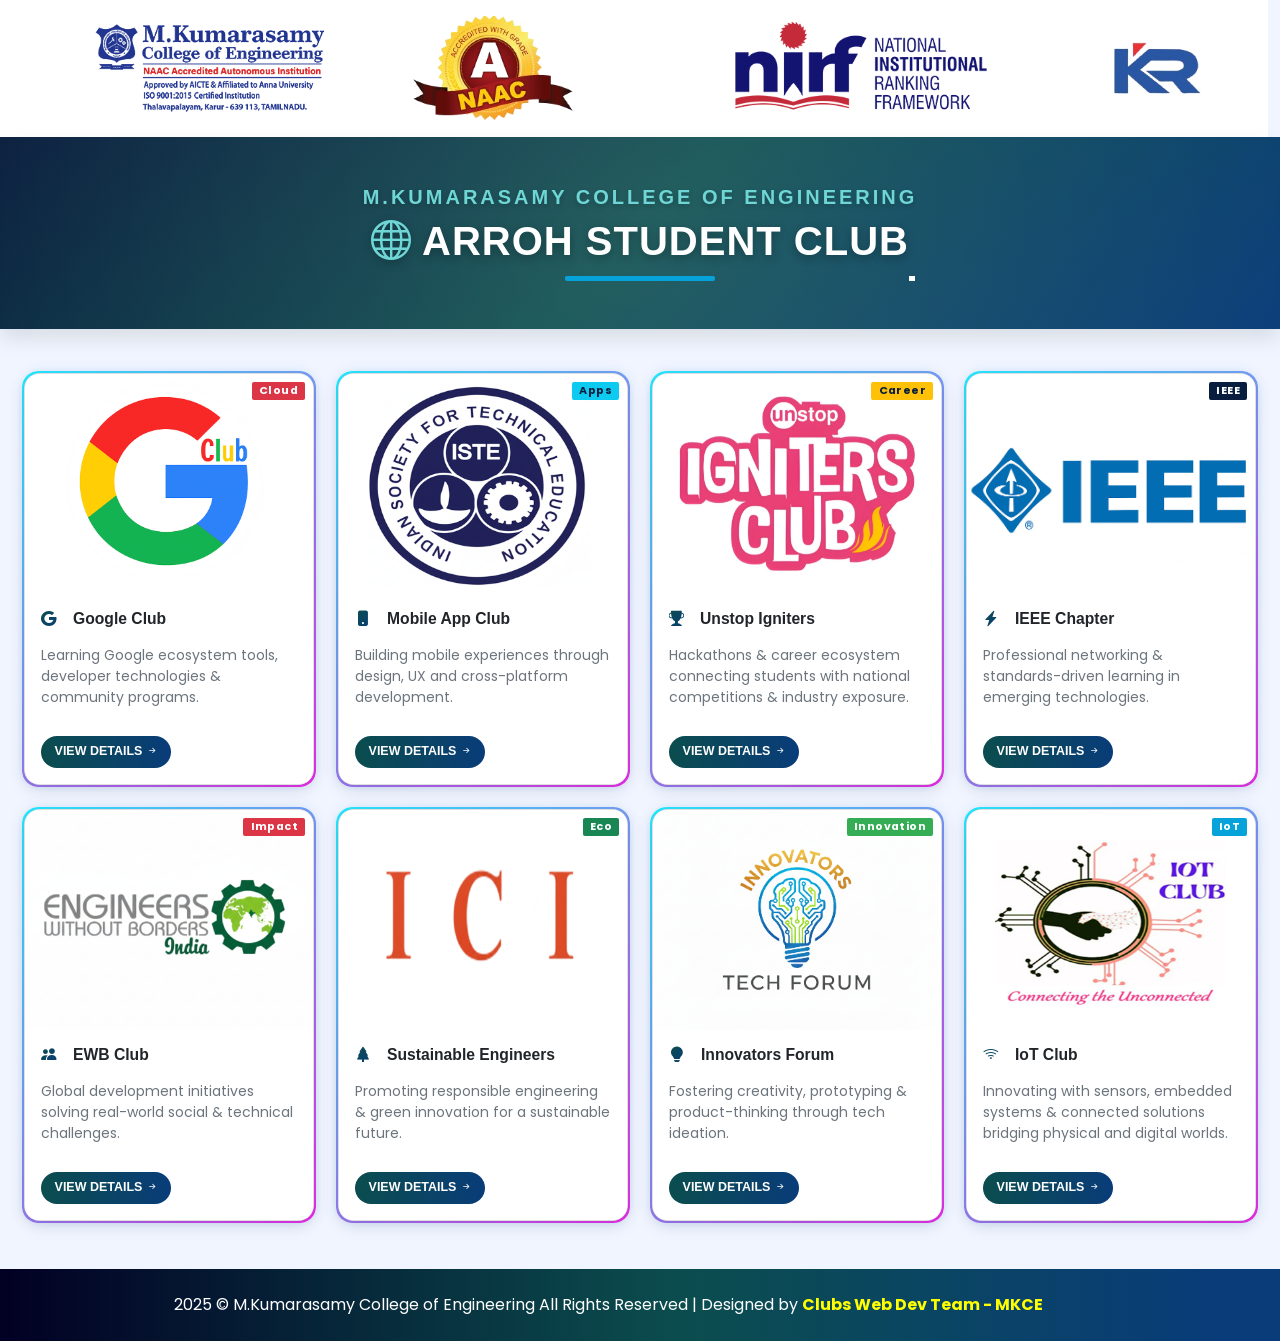
==== index.html @ 62bd134b "Add Aaroh student club website" ====
<!DOCTYPE html>
<html lang="en">

<head>

  <link href="css/iot-club.css" rel="stylesheet">


  <!-- Bootstrap JS (with Popper) -->
  <script src="https://cdn.jsdelivr.net/npm/bootstrap@5.3.3/dist/js/bootstrap.bundle.min.js"></script>
  <link href="https://cdn.jsdelivr.net/npm/bootstrap@5.3.3/dist/css/bootstrap.min.css" rel="stylesheet">

  <!-- Meta & head links moved here for proper responsiveness -->
  <meta charset="UTF-8">
  <meta http-equiv="X-UA-Compatible" content="IE=edge">
  <meta name="viewport" content="width=device-width, initial-scale=1, viewport-fit=cover">
  <title>M.Kumarasamy College of Engineering, Karur - MKCE</title>
  <link href="images/favicon.ico" rel="icon">

  <!-- Existing project styles -->
  <link href="css/bootstrap1.min.css" rel="stylesheet">
  <link href="css/all.min.css" rel="stylesheet">
  <link href="css/bootstrap-icons.css" rel="stylesheet">
  <link rel="stylesheet" href="css/header2.css">
  <link href="css/remixicon.css" rel="stylesheet">
  <link href="css/style.css" rel="stylesheet">
  <!-- New: responsive overrides (non-invasive) -->
  <link href="css/responsive.css" rel="stylesheet">

  

  <style>
   
  /* Reset text direction issues */
  h5, p {
    writing-mode: horizontal-tb !important;
    text-orientation: mixed !important;
    white-space: normal !important;
  }

  /* Keep cards neat */
  .card {
    border-radius: 15px;
    overflow: hidden;
  }
 
  .card img {
    border: 4px solid #f1f1f1;
  }

    .jus {
      text-align: justify;
    }

    @media (min-width: 768px) {
      /* Only make explicitly fluid images expand */
      .img-fluid {
        width: 100%;
        height: auto;
      }
    }

    /* Remove broad overrides that conflict with Bootstrap grid */


    .center {
      display: block;
      margin-left: auto;
      margin-right: auto;
      width: 50%;
    }

    .imageban {
      width: 100%;
      height: 40vh;
      background-position: center;
      background-size: cover;
      background-image: url("images/banner.png");
    }

    .bgli {

      background: linear-gradient(red, #FF3366, green);
      -webkit-background-clip: text;
      background-clip: text;
      -webkit-text-fill-color: transparent;
    }


    /* Style the PDF modal (avoid Bootstrap .modal class conflicts) */
    .pdf-modal {
      display: none;
      position: fixed;
      top: 0;
      left: 0;
      width: 100%;
      height: 100%;
      background-color: rgba(0, 0, 0, 0.7);
    }

    /* Style the PDF modal content */
    .pdf-modal-content {
      position: relative;
      width: 80%;
      height: auto;
      max-width: 800px;
      margin: 0 auto;
      background-color: white;
      padding: 20px;
      box-shadow: 0px 0px 10px 2px rgba(0, 0, 0, 0.2);

    }

    /* Style the PDF modal close button */
    .pdf-modal-close {
      position: absolute;
      top: 10px;
      right: 10px;
      font-size: 30px;
      cursor: pointer;
    }

    .btn {
      border-radius: 50px;
      /* Adjust the radius to control the roundness */
      background: linear-gradient(109.6deg, rgb(0, 0, 0) 11.2%, rgb(11, 132, 145) 91.1%);
      color: #fff;
      /* Change to your desired text color */
      padding: 10px 20px;
      /* Adjust padding as needed */
      font-size: 16px;
      /* Change to your desired font size */
      text-transform: uppercase;
      /* Optional, to make the text uppercase */
      position: relative;
      /* Needed for reflection effect */
    }

    .btn:after {
      content: "";
      position: absolute;
      top: 100%;
      left: 0;
      width: 100%;
      height: 5px;
      /* Adjust the height of the reflection */
      background: rgba(0, 0, 0, 0.2);
      /* Reflection color */
      border-radius: 50px;
      /* Match the button's border-radius */
    }

    /* Additional styling for when the button is hovered over */
    .btn:hover {
      color: white !important;
      background: linear-gradient(109.6deg, rgb(11, 132, 145) 11.2%, rgb(0, 0, 0) 91.1%);
      transform: translateY(-3px);
      box-shadow: 0 5px 15px rgba(0, 0, 0, 0.3);
      transition: all 0.3s ease;
    }

    /* Specifically for event register buttons */
    .card .btn-primary {
      background: linear-gradient(to right, #0b4d4e, #093c79);
      border: none;
      position: relative;
      overflow: hidden;
      z-index: 1;
      transition: all 0.3s ease;
    }

    .card .btn-primary:hover {
      background: linear-gradient(to right, #093c79, #0b4d4e);
      transform: translateY(-3px);
      box-shadow: 0 5px 15px rgba(9, 60, 121, 0.4);
    }

    .card .btn-primary::before {
      content: '';
      position: absolute;
      top: 0;
      left: -100%;
      width: 100%;
      height: 100%;
      background: linear-gradient(90deg, rgba(255, 255, 255, 0) 0%, rgba(255, 255, 255, 0.2) 50%, rgba(255, 255, 255, 0) 100%);
      transition: left 0.7s ease;
      z-index: -1;
    }

    .card .btn-primary:hover::before {
      left: 100%;
    }
  </style>
</head>

<body>
  <div class="row k text-center p-3" style="background-color: #ffffff;">
    <div class="col-12">
      <img src="images/mkce-header_new.png" class="img-fluid" alt="MKCE Accreditations">
    </div>
  </div>


  <!-- Head metadata and styles are now correctly placed in <head> for responsiveness -->
  <style>
    /* red alert style */
    .custom-alert {
      position: fixed;
      top: 20px;
      left: 50%;
      transform: translateX(-50%);
      background-color: #ff4d4d;
      color: white;
      padding: 12px 20px;
      border-radius: 8px;
      font-size: 16px;
      font-weight: bold;
      z-index: 99999;
      box-shadow: 0 4px 10px rgba(0, 0, 0, 0.3);
    }

    @keyframes fadeIn {
      from {
        opacity: 0;
        transform: translate(-50%, -10px);
      }

      to {
        opacity: 1;
        transform: translate(-50%, 0);
      }
    }
  </style>

  <style>
    /* Default styles for the div */
    .k {
      width: 100%;
    }

    .k2 {
      width: 10%;
    }

    /* Styles for screens up to 767px width (mobile devices) */
    @media screen and (max-width: 767px) {
      .k {
        width: 100%;
      }
    }

    @media (max-width: 768px) {
      .k2 {
        display: none;
      }
    }

    /*=============== GOOGLE FONTS ===============*/
    @import url("https://fonts.googleapis.com/css2?family=Montserrat:wght@400;600&display=swap");

    /*=============== VARIABLES CSS ===============*/
    :root {
      --header-height: 3.5rem;

      /*========== Colors ==========*/
      /*Color mode HSL(hue, saturation, lightness)*/
      --black-color: hsl(220, 24%, 12%);
      --black-color-light: hsl(220, 24%, 15%);
      --black-color-lighten: hsl(220, 20%, 18%);
      --white-color: #fff;
      --body-color: hsl(220, 100%, 97%);

      /*========== Font and typography ==========*/
      /*.5rem = 8px | 1rem = 16px ...*/
      --body-font: "Montserrat", sans-serif;
      --normal-font-size: .938rem;

      /*========== Font weight ==========*/
      --font-regular: 400;
      --font-semi-bold: 600;

      /*========== z index ==========*/
      --z-tooltip: 10;
      --z-fixed: 100;
    }

    /*========== Responsive typography ==========*/
    @media screen and (min-width: 1024px) {
      :root {
        --normal-font-size: 1rem;
      }
    }

    /*=============== BASE ===============*/
    * {
      box-sizing: border-box;
      padding: 0;
      margin: 0;
    }

    body {
      font-family: var(--body-font);
      font-size: var(--normal-font-size);
      background-color: var(--body-color);
    }

    ul {
      list-style: none;
      /* Color highlighting when pressed on mobile devices */
      /*-webkit-tap-highlight-color: transparent;*/
    }

    a {
      text-decoration: none;
    }

    /*=============== REUSABLE CSS CLASSES ===============*/
    .container {
      max-width: 1120px;
      margin-inline: 1.5rem;
    }

    /*=============== HEADER ===============*/
    .header {
      position: relative;
      top: 0;
      left: 0;
      width: 100%;
      background-color: hsl(216.2, 74.6%, 13.9%);
      box-shadow: 0 2px 16px hsla(220, 32%, 8%, .3);
      z-index: var(--z-fixed);
    }


    /*=============== Menu bar ===============*/



    #container {
      position: relative;
      width: 100%;
      margin: 0 auto;
    }

    #container:after {
      content: "";
      display: block;
      clear: both;
      height: 0;
    }

    #menu {
      position: relative;
      float: left;
      width: 100%;
      padding: 0 20px;
      border-radius: 3px;
      box-shadow: inset 0 1px 1px rgba(255, 255, 255, 0.5),
        inset 0 -1px 0 rgba(0, 0, 0, 0.15), 0 1px 3px rgba(0, 0, 0, 0.15);
      background-image: linear-gradient(to top, #09203f 0%, #537895 100%);



      z-index: 9997;
    }

    #menu,
    #menu ul {
      list-style: none;
    }

    #menu>li {
      float: left;
      position: relative;
      border-right: 1px solid rgba(0, 0, 0, 0.1);
      box-shadow: 1px 0 0 rgba(255, 255, 255, 0.25);
      /* perspective: 1000px; */
    }

    #menu>li:first-child {
      border-left: 1px solid rgba(255, 255, 255, 0.25);
      box-shadow: -1px 0 0 rgba(0, 0, 0, 0.1), 1px 0 0 rgba(255, 255, 255, 0.25);
    }

    #menu a,
    #menu span {
      display: block;
      position: relative;
      z-index: 9998;
      padding: 13px 20px 13px 20px;
      text-decoration: none;
      color: white;
      line-height: 1;
      font-weight: 400;
      font-size: 16px;
      letter-spacing: -0.05em;
      background: transparent;

      transition: all 0.25s ease-in-out;
    }

    #menu>li:hover>a,
    #menu>li:hover>span {
      background: #333;
      color: rgba(0, 223, 252, 1);
      text-shadow: none;
    }

    #menu li ul {
      position: absolute;
      left: 0;
      z-index: 1;
      width: 250px;
      padding: 0;
      opacity: 0;
      visibility: hidden;
      border-bottom-left-radius: 4px;
      border-bottom-right-radius: 4px;
      background: transparent;
      /* overflow: hidden; */
      transform-origin: 50% 0%;
      z-index: 10000;
      animation: swingdown 1s ease;
      animation-play-state: paused;
    }

    #menu li:hover ul {
      padding: 15px 0;
      background-image: linear-gradient(60deg, #29323c 0%, #485563 100%);
      opacity: 1;
      visibility: visible;
      box-shadow: 1px 1px 7px rgba(0, 0, 0, 0.5);
      animation-play-state: running;
    }

    @keyframes swingdown {
      0% {
        opacity: 0.99999;
        transform: rotateX(90deg);
      }

      30% {
        transform: rotateX(-20deg) rotateY(5deg);
        animation-timing-function: ease-in-out;
      }

      65% {
        transform: rotateX(20deg) rotateY(-3deg);
        animation-timing-function: ease-in-out;
      }

      100% {
        transform: rotateX(0);
        animation-timing-function: ease-in-out;
      }
    }

    #menu li li a {
      padding-left: 15px;
      font-weight: 400;
      color: #ddd;
      text-shadow: none;
      border-top: dotted 1px transparent;
      border-bottom: dotted 1px transparent;
      transition: all 0.15s linear;
    }

    #menu li li a:hover {
      color: rgba(0, 223, 252, 1);
      border-top: dotted 1px rgba(255, 255, 255, 0.15);
      border-bottom: dotted 1px rgba(255, 255, 255, 0.15);
      background: rgba(0, 223, 252, 0.02);
    }

    /* Add this to your existing CSS file or create a new one */
    .mobile-menu-toggle {
      display: none;
      font-size: 24px;
      cursor: pointer;
    }

    @media only screen and (max-width: 768px) {
      #menu {
        display: none;
        padding: 20px;
        /* Adjust spacing as needed */
      }

      .mobile-menu-toggle {
        display: block;
        text-align: right;
        padding: 15px;
        background-image: linear-gradient(to top, #09203f 0%, #537895 100%);
        color: #fff;
      }

      .toggle-group {
        width: 100%;
      }

      .toggle-group>a {
        width: 100%;
        box-sizing: border-box;
      }
    }

    /* Add this CSS for mobile responsiveness */
    @media only screen and (max-width: 768px) {
      body {
        padding: 15px;
        /* Adjust padding for smaller screens */
      }

      #container {
        width: 100%;
        /* Make the container full width */
      }

      #menu {
        float: none;
        width: 100%;
        padding: 0;
        border-radius: 0;
        box-shadow: none;
        background-image: linear-gradient(60deg, #29323c 0%, #485563 100%);
      }

      #menu>li {
        float: none;
        position: static;
        border: none;
        box-shadow: none;
      }

      #menu>li:first-child {
        border: none;
        box-shadow: none;
      }

      #menu a {
        padding: 10px;
        font-size: 14px;
        /* Increase font size for better readability */
      }

      #menu>li:hover>a {
        background: transparent;
        color: rgba(0, 223, 252, 1);
      }

      #menu li ul {
        position: static;
        width: 100%;
        padding: 0;
        opacity: 1;
        visibility: visible;
        border-radius: 0;
        box-shadow: none;
        background: #333;
        overflow: visible;
        transform-origin: 50% 50%;
      }

      #menu li:hover ul {
        padding: 10px 0;
        background: #333;
        box-shadow: none;
        animation: none;
      }

      @keyframes swingdown {
        /* Remove the animation for smaller screens */
      }

      #menu li li a {
        padding-left: 15px;
        font-weight: 400;
        color: #ddd;
        border-top: 1px solid rgba(255, 255, 255, 0.15);
        border-bottom: 1px solid rgba(255, 255, 255, 0.15);
        transition: none;
      }

      #menu li li a:hover {
        color: rgba(0, 223, 252, 1);
        background: rgba(0, 223, 252, 0.02);
      }
    }

    .wide-submenu {
      width: 600px;
      /* Adjust width as needed */
    }

    .bg-dark2 {
      background: linear-gradient(90deg, rgba(2, 0, 36, 1) 0%, rgba(11, 77, 78, 1) 53%, rgba(9, 60, 121, 1) 95%);
    }

    #payments-sub-menu {
      display: none;
    }

    .payments-menu-group:hover #payments-sub-menu {
      display: block;
    }

    .dropdown-toggle-no-caret::after {
      display: none !important;
    }

    .dropdown-menu {
      background-image: linear-gradient(60deg, #29323c 0%, #485563 100%);
      /* Set the background color for the submenu */
    }

    .dropdown-item {
      color: #fff;
      /* Set the text color for the submenu items */
    }

    .dropdown-item:hover {
      color: rgba(0, 223, 252, 1);
      background: rgba(0, 223, 252, 0.02);
    }
  </style>

  <!--Title/Header starts -->

  <div class="title-section wow fadeInUp">
    <div class="container-fluid py-5">
      <div class="section-title text-center position-relative pb-3 mb-5 mx-auto" style="max-width: 600px;">
        <h5 class="fw-bold text-uppercase title-subtitle">M.Kumarasamy College of Engineering</h5>
        <h1 class="mb-0 title-main"><i class="bi bi-globe"></i>ARROH STUDENT CLUB</h1>


      </div>
    </div>
  </div>

  <style>
    .title-section {
      background: linear-gradient(135deg, rgba(9, 30, 62, 1) 0%, rgba(11, 77, 78, 1) 50%, rgba(9, 60, 121, 1) 100%);
      position: relative;
      overflow: hidden;
      margin-bottom: 20px;
      box-shadow: 0 10px 20px rgba(0, 0, 0, 0.1);
    }

    /* Title can wrap when needed on small screens to avoid horizontal overflow */
    .title-main {
      display: inline-flex;
      align-items: center;
      /* allow wrapping to prevent horizontal scroll on narrow devices */
      white-space: normal;
      overflow: visible;
    }

    .title-section::before {
      content: "";
      position: absolute;
      top: -50%;
      left: -50%;
      width: 200%;
      height: 200%;
      background: radial-gradient(circle, rgba(255, 255, 255, 0.1) 0%, rgba(255, 255, 255, 0) 60%);
      animation: pulse 8s infinite;
    }

    @keyframes pulse {
      0% {
        transform: scale(0.8);
        opacity: 0.5;
      }

      50% {
        transform: scale(1.2);
        opacity: 0.2;
      }

      100% {
        transform: scale(0.8);
        opacity: 0.5;
      }
    }

    .title-subtitle {
      color: #6fd6d6 !important;
      letter-spacing: 3px;
      text-shadow: 0 2px 5px rgba(0, 0, 0, 0.2);
      position: relative;
      z-index: 2;
    }

    .title-main {
      color: white;
      font-weight: 900;
      letter-spacing: 1px;
      text-shadow: 0 3px 10px rgba(0, 0, 0, 0.3);
      position: relative;
      z-index: 2;
      font-size: 2.5rem;
      text-transform: uppercase;
    }

    .title-main i {
      margin-right: 10px;
      color: #6fd6d6;
    }
  </style>

  <!-- Clubs Directory (Responsive Two-Column Layout) -->
  <section class="pt-4 pb-5" aria-labelledby="clubsHeading">
    <div class="container-fluid">
      <div class="row g-4">
        <!-- Aside / Intro Panel -->
       
        <!-- Cards Grid (use full width so cards occupy entire row when no aside is present) -->
        <div class="col-12">
          <div class="row g-4" id="clubs-grid">
            <!-- Google Club -->
            <div class="col-6 col-md-4 col-lg-3">
              <a href="google_club.html" class="club-card card text-decoration-none" aria-label="Google Club page">
                <div class="club-card-img-wrapper position-relative">
                  <img src="images/LOGO_GOOGLEE_COPY.png" class="card-img-top" alt="Google Club Logo">
                  <span class="badge bg-danger position-absolute top-0 end-0 m-2">Cloud</span>
                </div>
                <div class="card-body d-flex flex-column">
                  <h5 class="card-title mb-2 d-flex align-items-center"><i class="bi bi-google me-2 text-danger"></i>Google Club</h5>
                  <p class="card-text small text-muted flex-grow-1">Learning Google ecosystem tools, developer technologies & community programs.</p>
                  <span class="btn btn-sm btn-primary align-self-start mt-1">View Details <i class="bi bi-arrow-right-short"></i></span>
                </div>
              </a>
            </div>
             <!-- Mobile App Club -->
            <div class="col-6 col-md-4 col-lg-3">
              <a href="mobapkclub.html" class="club-card card text-decoration-none" aria-label="Mobile App Club page">
                <div class="club-card-img-wrapper position-relative">
                  <img src="images/logo_google  - Copy copy.jpg" class="card-img-top" alt="Mobile App Club Logo">
                  <span class="badge bg-info text-dark position-absolute top-0 end-0 m-2">Apps</span>
                </div>
                <div class="card-body d-flex flex-column">
                  <h5 class="card-title mb-2 d-flex align-items-center"><i class="bi bi-phone-fill me-2 text-info"></i>Mobile App Club</h5>
                  <p class="card-text small text-muted flex-grow-1">Building mobile experiences through design, UX and cross-platform development.</p>
                  <span class="btn btn-sm btn-primary align-self-start mt-1">View Details <i class="bi bi-arrow-right-short"></i></span>
                </div>
              </a>
            </div>
            <!-- Unstop Igniters -->
            <div class="col-6 col-md-4 col-lg-3">
              <a href="unstop_index.html" class="club-card card text-decoration-none" aria-label="Unstop Igniters Club page">
                <div class="club-card-img-wrapper position-relative">
                  <img src="images/logo_unstop  - Copy copy.jpg" class="card-img-top" alt="Unstop Igniters Club Logo">
                  <span class="badge bg-warning text-dark position-absolute top-0 end-0 m-2">Career</span>
                </div>
                <div class="card-body d-flex flex-column">
                  <h5 class="card-title mb-2 d-flex align-items-center"><i class="bi bi-trophy-fill me-2 text-warning"></i>Unstop Igniters</h5>
                  <p class="card-text small text-muted flex-grow-1">Hackathons & career ecosystem connecting students with national competitions & industry exposure.</p>
                  <span class="btn btn-sm btn-primary align-self-start mt-1">View Details <i class="bi bi-arrow-right-short"></i></span>
                </div>
              </a>
            </div>
             <!-- IEEE Chapter -->
            <div class="col-6 col-md-4 col-lg-3">
              <a href="IEEE_club.html" class="club-card card text-decoration-none" aria-label="IEEE Student Chapter Club page">
                <div class="club-card-img-wrapper position-relative">
                  <img src="images/logo_iee - Copy.png" class="card-img-top" alt="IEEE Student Chapter Club Logo">
                  <span class="badge bg-dark position-absolute top-0 end-0 m-2">IEEE</span>
                </div>
                <div class="card-body d-flex flex-column">
                  <h5 class="card-title mb-2 d-flex align-items-center"><i class="bi bi-lightning-charge-fill me-2 text-dark"></i>IEEE Chapter</h5>
                  <p class="card-text small text-muted flex-grow-1">Professional networking & standards-driven learning in emerging technologies.</p>
                  <span class="btn btn-sm btn-primary align-self-start mt-1">View Details <i class="bi bi-arrow-right-short"></i></span>
                </div>
              </a>
            </div>
            <!-- EWB Club -->
            <div class="col-6 col-md-4 col-lg-3">
              <a href="without_boarders.html" class="club-card card text-decoration-none" aria-label="Engineers Without Borders Club page">
                <div class="club-card-img-wrapper position-relative">
                  <img src="images/logo_without_copy.png" class="card-img-top" alt="Engineers Without Borders Club Logo">
                  <span class="badge bg-danger position-absolute top-0 end-0 m-2">Impact</span>
                </div>
                <div class="card-body d-flex flex-column">
                  <h5 class="card-title mb-2 d-flex align-items-center"><i class="bi bi-people-fill me-2 text-danger"></i>EWB Club</h5>
                  <p class="card-text small text-muted flex-grow-1">Global development initiatives solving real-world social & technical challenges.</p>
                  <span class="btn btn-sm btn-primary align-self-start mt-1">View Details <i class="bi bi-arrow-right-short"></i></span>
                </div>
              </a>
            </div>
             <!-- Sustainable Engineers -->
            <div class="col-6 col-md-4 col-lg-3">
              <a href="sustanable_index.html" class="club-card card text-decoration-none" aria-label="Sustainable Engineer Club page">
                <div class="club-card-img-wrapper position-relative">
                  <img src="images/logo_ici  - Copy copy.jpg" class="card-img-top" alt="Sustainable Engineer Club Logo">
                  <span class="badge bg-success position-absolute top-0 end-0 m-2">Eco</span>
                </div>
                <div class="card-body d-flex flex-column">
                  <h5 class="card-title mb-2 d-flex align-items-center"><i class="bi bi-tree-fill me-2 text-success"></i>Sustainable Engineers</h5>
                  <p class="card-text small text-muted flex-grow-1">Promoting responsible engineering & green innovation for a sustainable future.</p>
                  <span class="btn btn-sm btn-primary align-self-start mt-1">View Details <i class="bi bi-arrow-right-short"></i></span>
                </div>
              </a>
            </div>
            <!-- Innovators Forum -->
            <div class="col-6 col-md-4 col-lg-3">
              <a href="innovator.html" class="club-card card text-decoration-none" aria-label="Innovators Tech Forum Club page">
                <div class="club-card-img-wrapper position-relative">
                  <img src="images/logo_ivvov_copy.png" class="card-img-top" alt="Innovators Tech Forum Club Logo">
                  <span class="badge bg-secondary position-absolute top-0 end-0 m-2">Innovation</span>
                </div>
                <div class="card-body d-flex flex-column">
                  <h5 class="card-title mb-2 d-flex align-items-center"><i class="bi bi-lightbulb-fill me-2 text-secondary"></i>Innovators Forum</h5>
                  <p class="card-text small text-muted flex-grow-1">Fostering creativity, prototyping & product-thinking through tech ideation.</p>
                  <span class="btn btn-sm btn-primary align-self-start mt-1">View Details <i class="bi bi-arrow-right-short"></i></span>
                </div>
              </a>
            </div>
            

            <!-- IoT Club Card -->
            <div class="col-6 col-md-4 col-lg-3">
              <a href="iot_club.html" class="club-card card text-decoration-none" aria-label="IoT Club page">
                <div class="club-card-img-wrapper position-relative">
                  <img src="images/logo_ioy  - Copy copy.jpg" class="card-img-top" alt="IoT Club Logo">
                  <span class="badge bg-primary position-absolute top-0 end-0 m-2">IoT</span>
                </div>
                <div class="card-body d-flex flex-column">
                  <h5 class="card-title mb-2 d-flex align-items-center"><i class="bi bi-wifi me-2 text-primary"></i>IoT Club</h5>
                  <p class="card-text small text-muted flex-grow-1">Innovating with sensors, embedded systems & connected solutions bridging physical and digital worlds.</p>
                  <span class="btn btn-sm btn-primary align-self-start mt-1">View Details <i class="bi bi-arrow-right-short"></i></span>
                </div>
              </a>
            </div>
            
           
           
            
           
            
          </div>
        </div>
      </div>
    </div>
  </section>

  <style>
    /* Aside / directory styles */
    .directory-aside {
      background: #ffffff;
      border-radius: 18px;
      padding: 1.25rem 1.25rem 1.5rem;
      position: sticky;
      top: 90px;
      display: flex;
      flex-direction: column;
    }

    .icon-circle {
      width: 44px;
      height: 44px;
      border-radius: 50%;
      background: linear-gradient(135deg, #093C79, #0B4D4E);
      color: #fff;
      display: flex;
      align-items: center;
      justify-content: center;
      font-size: 1.3rem;
      box-shadow: 0 6px 15px rgba(0, 0, 0, .15);
    }

    .directory-aside .btn {
      font-size: .7rem;
      padding: .45rem .9rem;
      border-radius: 30px;
    }

    /* Club card improvements: responsive image, consistent body spacing, card height alignment */
    .club-card {
      border-radius: 16px;
      transition: transform .28s cubic-bezier(.2,.9,.3,1), box-shadow .28s;
      background: #fff;
      position: relative;
      display: flex;
      flex-direction: column;
      min-height: 100%;
      overflow: visible; /* Allow pseudo-element border to show */
      /* Soft base shadow with hint of neon */
      box-shadow: 0 6px 18px rgba(0,0,0,.08), 0 2px 8px rgba(9,60,121,.06),
                  0 0 10px rgba(0, 240, 255, .12), 0 0 18px rgba(122, 92, 255, .08);
    }

    /* Animated neon gradient border using pseudo-element */
    .club-card::before {
      content: "";
      position: absolute;
      inset: -3px; /* Border thickness */
      border-radius: 16px;
      padding: 3px;
      background: linear-gradient(135deg, #00f0ff, #ff00e6, #7a5cff, #00f0ff);
      background-size: 300% 300%;
      mask: linear-gradient(#fff 0 0) content-box, linear-gradient(#fff 0 0);
      -webkit-mask: linear-gradient(#fff 0 0) content-box, linear-gradient(#fff 0 0);
      mask-composite: exclude;
      -webkit-mask-composite: xor;
      pointer-events: none;
      z-index: -1;
      animation: neonBorderFlow 4s ease-in-out infinite;
      opacity: 0.85;
      transition: opacity .3s ease;
    }

    /* Image wrapper uses aspect-ratio to keep cards consistent across devices */
    .club-card-img-wrapper {
      overflow: hidden;
      width: 100%;
      aspect-ratio: 16 / 10; /* default landscape */
      background: #f5f5f5;
      /* Match card radius on the top corners so image and border align perfectly */
      border-top-left-radius: 14px;
      border-top-right-radius: 14px;
      position: relative;
      z-index: 1;
    }

    /* Make images fully responsive and cover the wrapper */
    .club-card img {
      width: 100%;
      height: 100%;
      object-fit: cover;
      display: block;
      transition: transform .6s ease, filter .3s ease;
      border-top-left-radius: inherit;
      border-top-right-radius: inherit;
    }

    .club-card:hover img,
    .club-card:focus img {
      transform: scale(1.08) rotate(1deg);
      filter: saturate(1.15) contrast(1.05) brightness(1.02);
    }

    .club-card:hover,
    .club-card:focus {
      transform: translateY(-8px) scale(1.02);
      /* Elevated layered shadows + neon glow */
      box-shadow: 0 20px 45px rgba(0,0,0,.18),
                  0 12px 26px rgba(9,60,121,.14),
                  0 0 18px rgba(0, 240, 255, .55),
                  0 0 36px rgba(255, 0, 230, .38),
                  0 0 54px rgba(122, 92, 255, .28);
      outline: none;
      animation: cardFloat 3s ease-in-out infinite;
    }

    /* Make border glow stronger on hover */
    .club-card:hover::before,
    .club-card:focus::before {
      opacity: 1;
      animation: neonBorderFlow 3s ease-in-out infinite, neonPulse 2.4s ease-in-out infinite;
    }

    /* Keyboard accessibility: clear, colorful focus ring */
    .club-card:focus-visible {
      box-shadow: 0 0 0 4px rgba(111, 214, 214, .35), 0 18px 40px rgba(0,0,0,.16),
                  0 0 16px rgba(0, 240, 255, .4);
      animation: cardFloat 3s ease-in-out infinite;
    }

    /* Animated gradient border flow */
    @keyframes neonBorderFlow {
      0% {
        background-position: 0% 50%;
      }
      50% {
        background-position: 100% 50%;
      }
      100% {
        background-position: 0% 50%;
      }
    }

    /* Floating card animation */
    @keyframes cardFloat {
      0%, 100% {
        transform: translateY(-8px) scale(1.02);
      }
      50% {
        transform: translateY(-12px) scale(1.02);
      }
    }

    /* Neon pulse animation for glowing borders */
    @keyframes neonPulse {
      0% {
        box-shadow: 0 18px 40px rgba(0,0,0,.16),
                    0 10px 22px rgba(9,60,121,.12),
                    0 0 10px rgba(0, 240, 255, .35),
                    0 0 18px rgba(255, 0, 230, .20),
                    0 0 26px rgba(122, 92, 255, .16);
      }
      50% {
        box-shadow: 0 20px 46px rgba(0,0,0,.18),
                    0 12px 26px rgba(9,60,121,.14),
                    0 0 18px rgba(0, 240, 255, .55),
                    0 0 34px rgba(255, 0, 230, .34),
                    0 0 50px rgba(122, 92, 255, .28);
      }
      100% {
        box-shadow: 0 18px 40px rgba(0,0,0,.16),
                    0 10px 22px rgba(9,60,121,.12),
                    0 0 10px rgba(0, 240, 255, .35),
                    0 0 18px rgba(255, 0, 230, .20),
                    0 0 26px rgba(122, 92, 255, .16);
      }
    }

    .club-card .card-body {
      padding: 1rem;
      display: flex;
      flex-direction: column;
      gap: .5rem;
      flex: 1 1 auto;
      position: relative;
      z-index: 1;
      background: #fff;
      border-bottom-left-radius: 14px;
      border-bottom-right-radius: 14px;
    }

    .club-card .card-title {
      font-weight: 600;
      font-size: .98rem;
      margin-bottom: 0.25rem;
      display: flex;
      align-items: center;
      gap: .5rem;
    }

    /* Give the title icon a subtle colorful accent */
    .club-card .card-title i {
      background: linear-gradient(135deg, #0b4d4e, #093c79);
      -webkit-background-clip: text;
              background-clip: text;
      -webkit-text-fill-color: transparent;
    }

    .club-card .card-text { flex-grow: 1; color: #6c757d; }

    .club-card .btn {
      font-size: .78rem;
      padding: .45rem .9rem;
      border-radius: 30px;
      align-self: start;
    }

    .club-card .badge { font-size: .68rem; letter-spacing: .4px; }

    /* Badge gets a tiny playful lift on hover */
    .club-card:hover .badge { 
      transform: translateY(-3px) scale(1.08) rotate(-2deg); 
      transition: transform .3s cubic-bezier(.34,1.56,.64,1); 
      box-shadow: 0 4px 12px rgba(0,0,0,.2);
    }

    /* Button anchor should be keyboard accessible */
    .club-card:focus { box-shadow: 0 8px 20px rgba(9,30,62,0.12); }

    /* Grid button sizing tweak */
    #clubs-grid .btn { font-size: .78rem; padding: .42rem .85rem; border-radius: 28px; }

    /* Mobile adjustments */
    @media (max-width: 575.98px) {
      .directory-aside { position: static; top: auto; padding: 1rem; }
      /* make images taller on small phones so they remain visible and clear */
      .club-card-img-wrapper { aspect-ratio: 4 / 3; min-height: 160px; }
      .club-card .card-title { font-size: .92rem; }
      .club-card .card-text { font-size: .88rem; }
    }

    @media (min-width: 576px) and (max-width: 991.98px) {
      .club-card-img-wrapper { aspect-ratio: 5 / 4; }
    }

    /* Medium screens: ensure images have a good visible height */
    @media (min-width: 768px) and (max-width: 1199.98px) {
      .club-card-img-wrapper { min-height: 180px; }
    }

    /* Large screens: make images slightly larger for visual balance */
    @media (min-width: 1200px) {
      .club-card-img-wrapper { min-height: 220px; }
    }

    /* Very small phones: show single column so images are larger and readable */
    @media (max-width: 420px) {
      #clubs-grid .col-6 { flex: 0 0 100% !important; max-width: 100% !important; }
      .club-card-img-wrapper { min-height: 180px; aspect-ratio: 4 / 3; }
    }
  </style>
<!-- IoT Blog & News Section -->


<script>
  async function loadIoTNews() {
    const rssUrl = "https://news.google.com/rss/search?q=Internet+of+Things&hl=en-IN&gl=IN&ceid=IN:en";
    try {
      let response = await fetch("https://api.rss2json.com/v1/api.json?rss_url=" + rssUrl);
      let data = await response.json();
      let container = document.getElementById("news-container");

      // Remove the "Loading..." placeholder only
      container.querySelectorAll("p").forEach(el => el.remove());

      // Append dynamic news items
      data.items.slice(0, 5).forEach(item => {
        const newsItem = document.createElement("div");
        newsItem.className = "news-item";
        newsItem.innerHTML = `
          <h3><a href="${item.link}" target="_blank">${item.title}</a></h3>
          <p>${item.pubDate.split(" ")[0]} — ${item.description.substring(0,100)}...</p>
        `;
        container.appendChild(newsItem);
      });
    } catch (error) {
      document.getElementById("news-container").innerHTML += "<p> </p>";
    }
  }
  loadIoTNews();
</script>


<style>
  .news-section {
    padding: 50px 20px;
    background: #f5f8fa;
  }
  .news-section .section-title {
    text-align: center;
    margin-bottom: 30px;
    font-size: 28px;
    font-weight: bold;
    color: #222;
  }
  .news-list {
    max-width: 800px;
    margin: 0 auto;
  }
  .news-item {
    margin-bottom: 20px;
    padding: 15px;
    border-left: 4px solid #0077ff;
    background: #fff;
    box-shadow: 0 2px 5px rgba(0,0,0,0.1);
    border-radius: 8px;
  }
  .news-item img.news-img {
    width: 100%;
    height: auto;
    border-radius: 6px;
    margin-bottom: 10px;
  }
  .news-item h3 {
    margin: 0 0 8px;
    font-size: 20px;
  }
  .news-item a {
    text-decoration: none;
    color: #0077ff;
  }
  .news-item a:hover {
    text-decoration: underline;
  }
  .news-item p {
    font-size: 14px;
    color: #555;
  }
</style>

      <style>
        /* Event Winners Styles */
        .winner-card {
          position: relative;
          border-radius: 15px;
          overflow: hidden;
          box-shadow: 0 10px 25px rgba(0, 0, 0, 0.1);
          transition: all 0.3s ease;
          background: white;
          padding-bottom: 20px;
        }

        .winner-card:hover {
          transform: translateY(-10px);
          box-shadow: 0 20px 30px rgba(0, 0, 0, 0.15);
        }

        .winner-medal {
          position: absolute;
          top: 15px;
          right: 15px;
          width: 45px;
          height: 45px;
          border-radius: 50%;
          display: flex;
          align-items: center;
          justify-content: center;
          font-size: 1.5rem;
          z-index: 2;
        }

        .gold .winner-medal {
          background: linear-gradient(135deg, #FFD700, #FFA500);
          color: #7D4614;
          box-shadow: 0 5px 15px rgba(255, 215, 0, 0.4);
        }

        .silver .winner-medal {
          background: linear-gradient(135deg, #E0E0E0, #C0C0C0);
          color: #505050;
          box-shadow: 0 5px 15px rgba(192, 192, 192, 0.4);
        }

        .bronze .winner-medal {
          background: linear-gradient(135deg, #CD7F32, #A05A2C);
          color: #543E28;
          box-shadow: 0 5px 15px rgba(205, 127, 50, 0.4);
        }

        .winner-badge {
          position: absolute;
          top: 20px;
          left: 0;
          background-color: #091E3E;
          color: white;
          padding: 8px 20px;
          font-weight: bold;
          border-top-right-radius: 20px;
          border-bottom-right-radius: 20px;
          box-shadow: 3px 3px 10px rgba(0, 0, 0, 0.2);
          z-index: 2;
        }

        .gold .winner-badge {
  background: linear-gradient(90deg, rgba(255, 140, 0, 0.8), rgba(255, 215, 0, 0.8));
}

        

       .silver .winner-badge {
  background: linear-gradient(90deg, rgba(155, 143, 143, 0.8), rgba(224, 224, 224, 0.8));
}

.bronze .winner-badge {
  background: linear-gradient(90deg, rgba(139, 69, 19, 0.8), rgba(205, 127, 50, 0.8));
}


        .winner-img {
          height: 200px;
          overflow: hidden;
          border-bottom: 3px solid #f0f0f0;
        }

        .gold .winner-img {
          border-bottom-color: #FFD700;
        }

        .silver .winner-img {
          border-bottom-color: #C0C0C0;
        }

        .bronze .winner-img {
          border-bottom-color: #CD7F32;
        }

        .winner-img img {
          width: 100%;
          height: 100%;
          object-fit: cover;
          transition: transform 0.5s ease;
        }

        .winner-card:hover .winner-img img {
          transform: scale(1.1);
        }

        .winner-info {
          padding: 20px;
          text-align: center;
        }

        .winner-info h4 {
          color: #091E3E;
          font-weight: 600;
          margin-bottom: 5px;
          font-size: 1.4rem;
        }

        .winner-info .team {
          color: #666;
          font-weight: 500;
          margin-bottom: 15px;
          font-size: 1.1rem;
        }

        .winner-details {
          display: flex;
          justify-content: center;
          margin-bottom: 15px;
          font-size: 0.9rem;
          color: #666;
        }

        .winner-details span {
          margin: 0 10px;
          display: flex;
          align-items: center;
        }

        .winner-details i {
          margin-right: 5px;
          color: #091E3E;
        }

        .winner-tech {
          display: flex;
          flex-wrap: wrap;
          justify-content: center;
          gap: 10px;
        }

        .winner-tech span {
          background-color: #f0f0f0;
          padding: 5px 15px;
          border-radius: 20px;
          font-size: 0.85rem;
          color: #091E3E;
        }

        .gold .winner-tech span {
          background: rgba(255, 215, 0, 0.15);
        }

        .silver .winner-tech span {
          background: rgba(192, 192, 192, 0.15);
        }

        .bronze .winner-tech span {
          background: rgba(205, 127, 50, 0.15);
        }
      </style>
    </div>
  </div>

  <style>
    .im {
      background-image: url("images/b3.png");
      background-repeat: no-repeat;
      background-size: cover;
    }

    .bg-dark {
      background-color: #091E3E !important
    }
  </style>

<!-- Footer -->
<div class="container-fluid text-white"
  style="background: linear-gradient(90deg, rgba(2,0,36,1) 0%, rgba(11,77,78,1) 53%, rgba(9,60,121,1) 95%);">
  <div class="container">
    <div class="row justify-content-center">
      <div class="col-12 text-center">
        <div class="py-4">
          <p class="mb-0">
            2025 © M.Kumarasamy College of Engineering All Rights Reserved | Designed by
            <span data-bs-toggle="modal" data-bs-target="#devTeamModal"
              style="color: yellow; cursor: pointer; font-weight: bold;">
              Clubs Web Dev Team - MKCE
            </span>
          </p>
        </div>
      </div>
    </div>
  </div>
</div>

<div class="modal fade" id="devTeamModal" tabindex="-1" aria-labelledby="devTeamModalLabel" aria-hidden="true">
  <div class="modal-dialog modal-dialog-centered modal-lg">
    <div class="modal-content text-dark">
      <div class="modal-header">
        <h5 class="modal-title" id="devTeamModalLabel">Clubs Web Dev Team - MKCE</h5>
        <button type="button" class="btn-close" data-bs-dismiss="modal" aria-label="Close"></button>
      </div>
      <div class="modal-body">
        <div class="row text-center">
          <div class="col-md-3 col-6 mb-4">
            <img src="./images/Photograph.jpg" alt="Member 4" class="rounded-circle img-fluid mb-2"
              style="width:120px; height:160px; object-fit:cover;">
            <h6 class="mb-0">Arun Sanjeev</h6>
            <small>Lead</small>
            <div class="mt-1">
              
              <a href="https://github.com/arunsanjeevms" target="_blank" rel="noopener" aria-label="Arun Sanjeev on GitHub" class="text-dark me-2"><i class="bi bi-github"></i></a>
              <a href="https://www.linkedin.com/in/arunsanjeev/" target="_blank" rel="noopener" aria-label="Arun Sanjeev on LinkedIn" class="text-primary"><i class="bi bi-linkedin"></i></a>
            </div>
          </div>
           <div class="col-md-3 col-6 mb-4">
            <img src="./images/sahil.png" alt="Member 4" class="rounded-circle img-fluid mb-2"
              style="width:120px; height:160px; object-fit:cover;">
            <h6 class="mb-0">Sahil</h6>
            <small>UI/UX</small>
            <div class="mt-1">
              
              <a href="https://github.com/sahildandia" target="_blank" rel="noopener" aria-label="Sahil on GitHub" class="text-dark me-2"><i class="bi bi-github"></i></a>
              <a href="https://www.linkedin.com/in/sahildandia" target="_blank" rel="noopener" aria-label="Sahil on LinkedIn" class="text-primary"><i class="bi bi-linkedin"></i></a>
            </div>
          </div>
          <!-- Member 1 -->
          <div class="col-md-3 col-6 mb-4">
            <img src="images/harish.png" alt="Member 3" class="rounded-circle img-fluid mb-2" style="width:120px; height:160px; object-fit:cover;">
            <h6 class="mb-0">Harish</h6>
            <small>Team Member 1</small>
          </div>

          <!-- Member 2 -->
          <div class="col-md-3 col-6 mb-4">
            <img src="images/jeeva.png" alt="Member 3" class="rounded-circle img-fluid mb-2" style="width:120px; height:160px; object-fit:cover;">
            <h6 class="mb-0">Jeeva</h6>
            <small>Team Member 2</small>
          </div>

        </div>
      </div>
      <div class="modal-footer">
        <button type="button" class="btn btn-primary" data-bs-dismiss="modal">Close</button>
      </div>
    </div>
  </div>
</div>  





  <script src="js/jquery-3.4.1.min.js" type="8a40b50d4e4710a0ee04b30c-text/javascript"></script>
  <script src="js/bootstrap.bundle.min.js" type="8a40b50d4e4710a0ee04b30c-text/javascript"></script>

  <script src="js/bootstrap.min.js" type="8a40b50d4e4710a0ee04b30c-text/javascript"></script>
  <!-- Bootstrap framework -->
  <script src="js/script.js" type="8a40b50d4e4710a0ee04b30c-text/javascript"></script>
  <script src="js/custom.js" type="8a40b50d4e4710a0ee04b30c-text/javascript"></script>

  <!-- Template Javascript -->
  <script src="js/main.js" type="8a40b50d4e4710a0ee04b30c-text/javascript"></script>
  <script type="8a40b50d4e4710a0ee04b30c-text/javascript">
<!-- IoT Blog & News Section -->


<script>
  async function loadIoTNews() {
    const rssUrl = "https://news.google.com/rss/search?q=Internet+of+Things&hl=en-IN&gl=IN&ceid=IN:en";
    try {
      let response = await fetch("https://api.rss2json.com/v1/api.json?rss_url=" + rssUrl);
      let data = await response.json();
      let container = document.getElementById("news-container");
      container.innerHTML = "";

      data.items.slice(0, 5).forEach(item => {
        let newsItem = document.createElement("div");
        newsItem.className = "news-item";
        newsItem.innerHTML = `
          <h3><a href="${item.link}" target="_blank">${item.title}</a></h3>
          <p>${item.pubDate.split(" ")[0]} — ${item.description.substring(0,100)}...</p>
        `;
        container.appendChild(newsItem);
      });
    } catch (error) {
      document.getElementById("news-container").innerHTML = "<p>Unable to load news at this time.</p>";
    }
  }
  loadIoTNews();
</script>

<style>
  .news-section {
    padding: 50px 20px;
    background: #f5f8fa;
  }
  .news-section .section-title {
    text-align: center;
    margin-bottom: 30px;
    font-size: 28px;
    font-weight: bold;
    color: #222;
  }
  .news-list {
    max-width: 800px;
    margin: 0 auto;
  }
  .news-item {
    margin-bottom: 20px;
    padding: 15px;
    border-left: 4px solid #0077ff;
    background: #fff;
    box-shadow: 0px 2px 5px rgba(0,0,0,0.1);
    border-radius: 8px;
  }
  .news-item h3 {
    margin: 0 0 8px;
    font-size: 20px;
  }
  .news-item a {
    text-decoration: none;
    color: #0077ff;
  }
  .news-item a:hover {
    text-decoration: underline;
  }
  .news-item p {
    font-size: 14px;
    color: #555;
  }
</style>

	</script>
</body>
</html>
---- css/iot-club.css ----
/* Marquee animation style */
.marquee-container {
  width: 100%;
  overflow: hidden;
}

.marquee {
  white-space: nowrap;
  overflow: hidden;
  width: 100%;
}

.marquee div {
  display: inline-block;
  animation: marquee 30s linear infinite;
}

@keyframes marquee {
  0% {
    transform: translateX(0%);
  }
  100% {
    transform: translateX(-100%);
  }
}

.marquee:hover div {
  animation-play-state: paused;
}

/* Card shadow on hover */
.card:hover {
  transform: translateY(-5px);
  box-shadow: 0 10px 20px rgba(0, 0, 0, 0.2) !important;
  transition: all 0.3s ease;
}

/* Button hover effect */
.btn:hover {
  transform: translateY(-2px);
  box-shadow: 0 5px 15px rgba(0, 0, 0, 0.1);
}

/* Responsive tweaks */
@media (max-width: 992px) {
  .marquee div {
    animation: marquee 20s linear infinite;
  }
}

@media (max-width: 768px) {
  .marquee div {
    animation: marquee 15s linear infinite;
  }
}

/* Additional responsive adjustments for mobile */
@media (max-width: 576px) {
  h2 {
    font-size: 1.7rem;
  }
  
  .card-title {
    font-size: 1.2rem;
  }
}
---- css/header2.css ----
@import url('https://fonts.googleapis.com/css2?family=Kanit:wght@600;700&family=Poppins:wght@500&display=swap');

* {
    margin: 0;
    padding: 0;
    box-sizing: border-box;
    font-family: 'Poppins', sans-serif;
}
:root {
    --main-color: rgb(228, 145, 37);
}
a {
    text-decoration: none;
}

ul {
    list-style: none;
}

header {
    width: 100%;
    position: absolute;
    top: 0;
    left: 0;
	
}

.container {
  position: relative;
  display: flex;
  justify-content: center;
  align-items: center;
      width: 100%;
    margin: 0 auto;
}

.container .logo {
  position: absolute;
  width: 100%;
  height: 100%;
  display: flex;
  justify-content: center;
  align-items: center;
}

/* size of second image */
.container .logo>img {
  width: 100px;
}

.container .background {
  width: 100%;
 margin: 0 0 0 0;
}
.menu-icons {
    display: none;
    align-items: center;
    justify-content: center;
    color: #eee;
    font-size: 2rem;
    position: absolute;
    top: 50%;
    right: 2rem;
    transform: translateY(-50%);
    -webkit-transform: translateY(-50%);
    -moz-transform: translateY(-50%);
    -ms-transform: translateY(-50%);
    -o-transform: translateY(-50%);
    cursor: pointer;
    z-index: 1500;
    /* display: none; */
}
---- css/style.css ----
/********** Template CSS **********/
:root {
    --primary: #06A3DA;
    --secondary: #34AD54;
    --light: #EEF9FF;
    --dark: #091E3E;
}


/*** Spinner ***/
.spinner {
    width: 40px;
    height: 40px;
    background: var(--primary);
    margin: 100px auto;
    -webkit-animation: sk-rotateplane 1.2s infinite ease-in-out;
    animation: sk-rotateplane 1.2s infinite ease-in-out;
}

@-webkit-keyframes sk-rotateplane {
    0% {
        -webkit-transform: perspective(120px)
    }
    50% {
        -webkit-transform: perspective(120px) rotateY(180deg)
    }
    100% {
        -webkit-transform: perspective(120px) rotateY(180deg) rotateX(180deg)
    }
}

@keyframes sk-rotateplane {
    0% {
        transform: perspective(120px) rotateX(0deg) rotateY(0deg);
        -webkit-transform: perspective(120px) rotateX(0deg) rotateY(0deg)
    }
    50% {
        transform: perspective(120px) rotateX(-180.1deg) rotateY(0deg);
        -webkit-transform: perspective(120px) rotateX(-180.1deg) rotateY(0deg)
    }
    100% {
        transform: perspective(120px) rotateX(-180deg) rotateY(-179.9deg);
        -webkit-transform: perspective(120px) rotateX(-180deg) rotateY(-179.9deg);
    }
}

#spinner {
    opacity: 0;
    visibility: hidden;
    transition: opacity .5s ease-out, visibility 0s linear .5s;
    z-index: 99999;
}

#spinner.show {
    transition: opacity .5s ease-out, visibility 0s linear 0s;
    visibility: visible;
    opacity: 1;
}


/*** Heading ***/
h1,
h2,
.fw-bold {
    font-weight: 800 !important;
}

h3,
h4,
.fw-semi-bold {
    font-weight: 700 !important;
}

h5,
h6,
.fw-medium {
    font-weight: 600 !important;
}


/*** Button ***/
.btn {
    font-family: 'Nunito', sans-serif;
    font-weight: 600;
    transition: .5s;
}

.btn-primary,
.btn-secondary {
    color: #FFFFFF;
    box-shadow: inset 0 0 0 50px transparent;
}

.btn-primary:hover {
    box-shadow: inset 0 0 0 0 var(--primary);
}

.btn-secondary:hover {
    box-shadow: inset 0 0 0 0 var(--secondary);
}

.btn-square {
    width: 36px;
    height: 36px;
}

.btn-sm-square {
    width: 30px;
    height: 30px;
}

.btn-lg-square {
    width: 48px;
    height: 48px;
}

.btn-square,
.btn-sm-square,
.btn-lg-square {
    padding-left: 0;
    padding-right: 0;
    text-align: center;
}





/*** Carousel ***/
.carousel-caption {
    top: 0;
    left: 0;
    right: 0;
    bottom: 0;
    background: rgba(9, 30, 62, .7);
    z-index: 1;
}

@media (max-width: 576px) {
    .carousel-caption h5 {
        font-size: 14px;
        font-weight: 500 !important;
    }

    .carousel-caption h1 {
        font-size: 30px;
        font-weight: 600 !important;
    }
}

.carousel-control-prev,
.carousel-control-next {
    width: 10%;
}

.carousel-control-prev-icon,
.carousel-control-next-icon {
    width: 3rem;
    height: 3rem;
}


/*** Section Title ***/
.section-title::before {
    position: absolute;
    content: "";
    width: 150px;
    height: 5px;
    left: 0;
    bottom: 0;
    background: var(--primary);
    border-radius: 2px;
}

.section-title.text-center::before {
    left: 50%;
    margin-left: -75px;
}

.section-title.section-title-sm::before {
    width: 90px;
    height: 3px;
}

.section-title::after {
    position: absolute;
    content: "";
    width: 6px;
    height: 5px;
    bottom: 0px;
    background: #FFFFFF;
    -webkit-animation: section-title-run 5s infinite linear;
    animation: section-title-run 5s infinite linear;
}

.section-title.section-title-sm::after {
    width: 4px;
    height: 3px;
}

.section-title.text-center::after {
    -webkit-animation: section-title-run-center 5s infinite linear;
    animation: section-title-run-center 5s infinite linear;
}

.section-title.section-title-sm::after {
    -webkit-animation: section-title-run-sm 5s infinite linear;
    animation: section-title-run-sm 5s infinite linear;
}

@-webkit-keyframes section-title-run {
    0% {left: 0; } 50% { left : 145px; } 100% { left: 0; }
}

@-webkit-keyframes section-title-run-center {
    0% { left: 50%; margin-left: -75px; } 50% { left : 50%; margin-left: 45px; } 100% { left: 50%; margin-left: -75px; }
}

@-webkit-keyframes section-title-run-sm {
    0% {left: 0; } 50% { left : 85px; } 100% { left: 0; }
}


/*** Service ***/
.service-item {
    position: relative;
    height: 300px;
    padding: 0 30px;
    transition: .5s;
}

.service-item .service-icon {
    margin-bottom: 30px;
    width: 60px;
    height: 60px;
    display: flex;
    align-items: center;
    justify-content: center;
    background: var(--primary);
    border-radius: 2px;
    transform: rotate(-45deg);
}

.service-item .service-icon i {
    transform: rotate(45deg);
}

.service-item a.btn {
    position: absolute;
    width: 60px;
    bottom: -48px;
    left: 50%;
    margin-left: -30px;
    opacity: 0;
}

.service-item:hover a.btn {
    bottom: -24px;
    opacity: 1;
}


/*** Testimonial ***/
.testimonial-carousel .owl-dots {
    margin-top: 15px;
    display: flex;
    align-items: flex-end;
    justify-content: center;
}

.testimonial-carousel .owl-dot {
    position: relative;
    display: inline-block;
    margin: 0 5px;
    width: 15px;
    height: 15px;
    background: #DDDDDD;
    border-radius: 2px;
    transition: .5s;
}

.testimonial-carousel .owl-dot.active {
    width: 30px;
    background: var(--primary);
}

.testimonial-carousel .owl-item.center {
    position: relative;
    z-index: 1;
}

.testimonial-carousel .owl-item .testimonial-item {
    transition: .5s;
}

.testimonial-carousel .owl-item.center .testimonial-item {
	color:white;
  background-image: linear-gradient( 179deg,  rgba(0,0,0,1) 9.2%, rgba(127,16,16,1) 103.9% );
    box-shadow: 0 0 30px #DDDDDD;
}


/*** Team ***/
.team-item {
    transition: .5s;
}

.team-social {
    position: absolute;
    width: 100%;
    height: 100%;
    top: 0;
    left: 0;
    display: flex;
    align-items: center;
    justify-content: center;
    transition: .5s;
}

.team-social a.btn {
    position: relative;
    margin: 0 3px;
    margin-top: 100px;
    opacity: 0;
}

.team-item:hover {
    box-shadow: 0 0 30px #DDDDDD;
}

.team-item:hover .team-social {
    background: rgba(9, 30, 62, .7);
}

.team-item:hover .team-social a.btn:first-child {
    opacity: 1;
    margin-top: 0;
    transition: .3s 0s;
}

.team-item:hover .team-social a.btn:nth-child(2) {
    opacity: 1;
    margin-top: 0;
    transition: .3s .05s;
}

.team-item:hover .team-social a.btn:nth-child(3) {
    opacity: 1;
    margin-top: 0;
    transition: .3s .1s;
}

.team-item:hover .team-social a.btn:nth-child(4) {
    opacity: 1;
    margin-top: 0;
    transition: .3s .15s;
}

.team-item .team-img img,
.blog-item .blog-img img  {
    transition: .5s;
}

.team-item:hover .team-img img,
.blog-item:hover .blog-img img {
    transform: scale(1.15);
}


/*** Miscellaneous ***/
@media (min-width: 991.98px) {
    .facts {
        position: relative;
        margin-top: -75px;
        z-index: 1;
    }
}

.back-to-top {
    position: fixed;
    display: none;
    right: 45px;
    bottom: 45px;
    z-index: 99;
}

.bg-header {
    background: linear-gradient(rgba(9, 30, 62, .7), rgba(9, 30, 62, .7)), url(../img/carousel-1.jpg) center center no-repeat;
    background-size: cover;
}

.link-animated a {
    transition: .5s;
}

.link-animated a:hover {
    padding-left: 10px;
}

@media (min-width: 767.98px) {
    .footer-about {
        margin-bottom: -75px;
    }
}
---- css/responsive.css ----
/* Non-invasive responsive enhancements. Do not alter base look; only adapt layout for smaller screens. */

/* Global container padding adjustments */
@media (max-width: 576px) {
  .container,
  .container-fluid,
  .container-flex {
    padding-left: 12px;
    padding-right: 12px;
  }
  html, body { max-width: 100%; overflow-x: hidden; }
  marquee { max-width: 100%; }
}

/* Header image scales nicely */
.row.k img.img-fluid {
  height: auto;
  max-width: 100%;
}

/* Center and size the header banner nicely */
.header-banner {
  display: block;
  margin-left: auto;
  margin-right: auto;
}
@media (min-width: 992px) {
  .header-banner {
    max-width: 900px; /* cap width on large screens for balanced look */
  }
}

/* General image safety */
img { max-width: 100%; height: auto; }

/* Title area: allow wrapping on very small screens to avoid overflow */
@media (max-width: 480px) {
  .title-section .title-main {
    white-space: normal;
    font-size: 1.6rem;
    line-height: 1.2;
    text-align: center;
    width: 100%;
    justify-content: center;
  }
  .title-section .title-subtitle {
    font-size: .9rem;
  }
}

/* Tablet adjustments */
@media (min-width: 768px) and (max-width: 991.98px) {
  .title-section .title-main { font-size: 2.1rem; }
}

/* About section image */
@media (max-width: 991.98px) {
  .about .col-lg-4,
  .about .col-lg-8 {
    margin-bottom: 1rem;
  }
}

/* Cards */
.card {
  border-radius: 12px;
}

/* Remove rounded corners in specified sections only */
.event-planner .card,
.upcoming-events .card,
.event-planner .table,
.upcoming-events .table {
  border-radius: 0;
}

/* Contact & Social Media: remove rounded corners */
.contact-social .card,
.contact-social .btn {
  border-radius: 0;
}

/* Office bearers avatars harmonize */
.board-bearer-card img.rounded-circle {
  /* make avatars perfectly circular, centered and responsive */
  display: block;
  margin-left: auto;
  margin-right: auto;
  width: clamp(px, 18vw, 110px);
  height: clamp(80px, 18vw, 110px);
  object-fit: cover; /* preserve aspect, crop to fill the circle */
  border-radius: 50% !important; /* ensure circular even if bootstrap class differs */
}

/* Center the upcoming events card(s) within their row */
.upcoming-events .row {
  justify-content: center; /* works with Bootstrap .row (flex) */
}

/* Event planner table responsiveness */
.table-responsive {
  overflow-x: auto;
}

/* Gallery images keep aspect ratio and full width */
.gallery-image img {
  width: 100%;
  height: auto;
}

/* On larger screens, keep gallery tile height consistent */
@media (min-width: 768px) {
  .gallery-image img { height: 250px; object-fit: cover; }
}

/* Winner cards spacing on small screens */
@media (max-width: 576px) {
  .winner-card .winner-details {
    flex-direction: column;
    gap: 6px;
  }
}

/* Winner image heights across breakpoints */
.winner-img { height: auto; }
@media (min-width: 576px) { .winner-img { height: 220px; } }
@media (min-width: 992px) { .winner-img { height: 260px; } }

/* Footer text center and padding for small devices */
@media (max-width: 576px) {
  footer, .footer, .container-fluid.text-white > .container {
    text-align: center;
  }
}

/* Navigation menu: ensure toggle shown and menu items full width on small */
@media (max-width: 768px) {
  .mobile-menu-toggle { display: block; }
  #menu { width: 100%; }
  #menu > li { width: 100%; }
}

/* Ensure images inside .rounded containers scale */
.rounded img, .card img.img-fluid {
  max-width: 100%;
  height: auto;
}

/* Modal iframe max height on small screens */
@media (max-width: 576px) {
  #pdfIframe {
    height: 70vh !important;
  }
}

/* Faculty card sizing polish */
@media (min-width: 992px) {
  .faculty-card .faculty-avatar { width: clamp(160px, 12vw, 200px); height: clamp(160px, 12vw, 200px); }
}

/* Event planner table typography tune */
@media (max-width: 576px) {
  table.table td, table.table th { font-size: 0.9rem; }
}
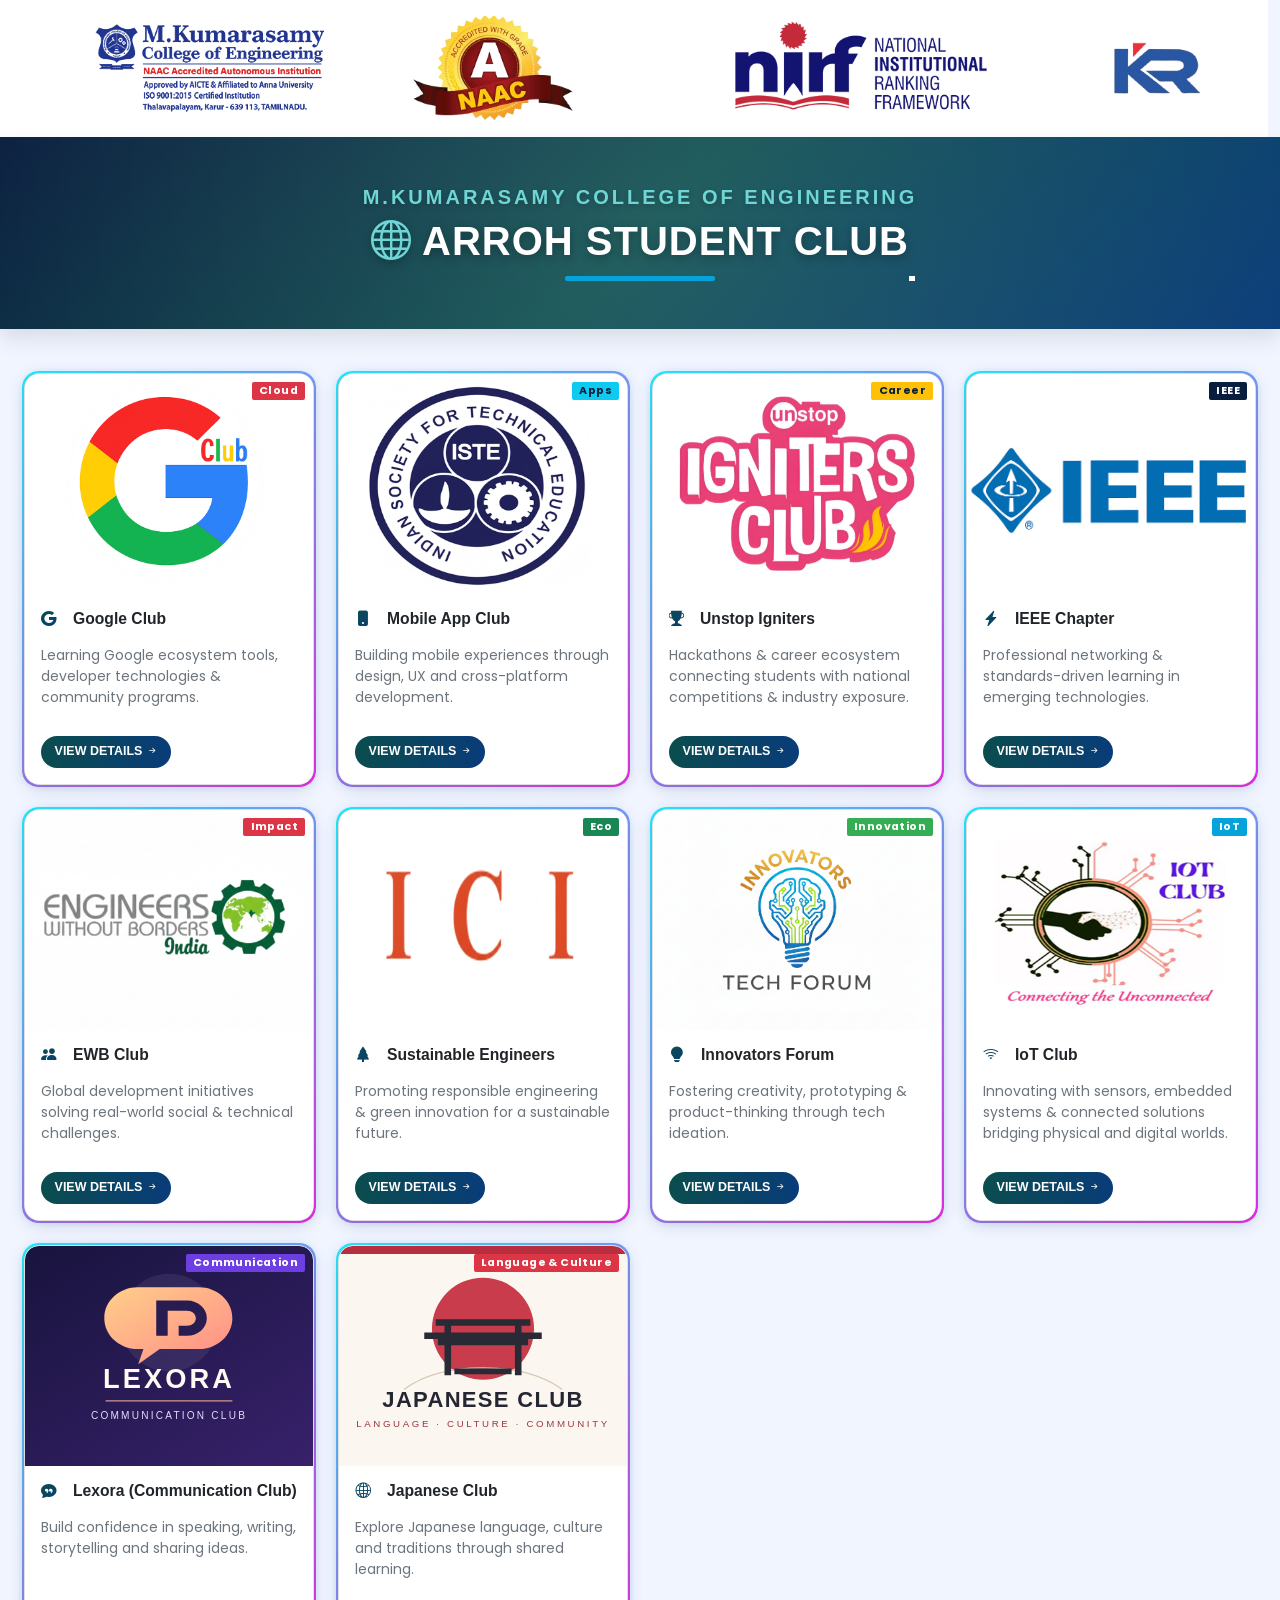
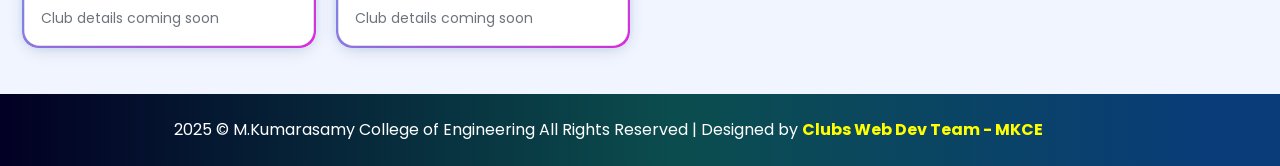
==== commit f6a2a745: "Add Lexora and Japanese clubs to directory" ====
--- a/index.html
+++ b/index.html
@@ -831,7 +831,34 @@
                 </div>
               </a>
             </div>
-            
+            <!-- Lexora Communication Club -->
+            <div class="col-6 col-md-4 col-lg-3">
+              <div class="club-card card" aria-label="Lexora Communication Club">
+                <div class="club-card-img-wrapper position-relative">
+                  <img src="images/lexora-communication-logo.svg" class="card-img-top" alt="Lexora Communication Club logo">
+                  <span class="badge position-absolute top-0 end-0 m-2" style="background:#6d3fe3;">Communication</span>
+                </div>
+                <div class="card-body d-flex flex-column">
+                  <h5 class="card-title mb-2 d-flex align-items-center"><i class="bi bi-chat-quote-fill me-2" style="color:#6d3fe3;"></i>Lexora (Communication Club)</h5>
+                  <p class="card-text small text-muted flex-grow-1">Build confidence in speaking, writing, storytelling and sharing ideas.</p>
+                  <span class="small text-muted mt-1">Club details coming soon</span>
+                </div>
+              </div>
+            </div>
+            <!-- Japanese Club -->
+            <div class="col-6 col-md-4 col-lg-3">
+              <div class="club-card card" aria-label="Japanese Club">
+                <div class="club-card-img-wrapper position-relative">
+                  <img src="images/japanese-club-logo.svg" class="card-img-top" alt="Japanese Club logo">
+                  <span class="badge bg-danger position-absolute top-0 end-0 m-2">Language &amp; Culture</span>
+                </div>
+                <div class="card-body d-flex flex-column">
+                  <h5 class="card-title mb-2 d-flex align-items-center"><i class="bi bi-globe2 me-2 text-danger"></i>Japanese Club</h5>
+                  <p class="card-text small text-muted flex-grow-1">Explore Japanese language, culture and traditions through shared learning.</p>
+                  <span class="small text-muted mt-1">Club details coming soon</span>
+                </div>
+              </div>
+            </div>
            
            
             
@@ -1523,4 +1550,4 @@
 
 	</script>
 </body>
-</html>+</html>
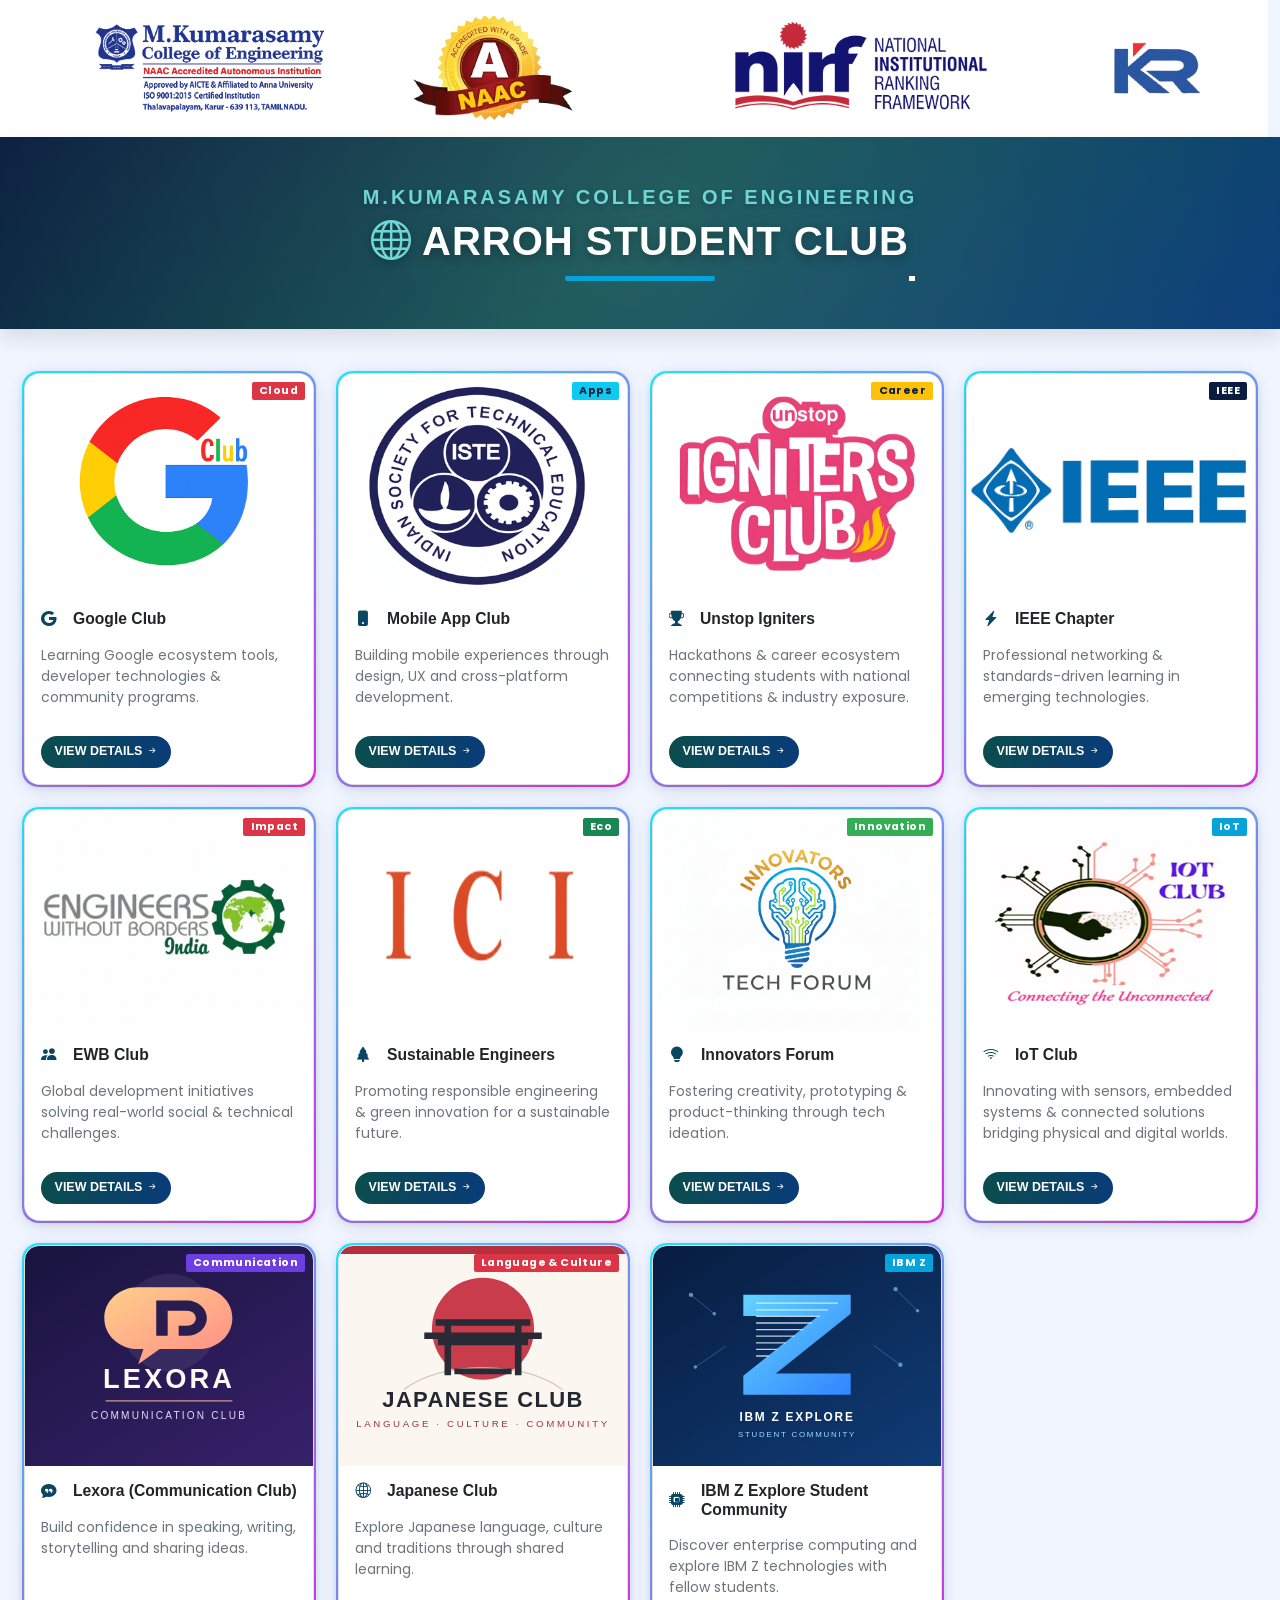
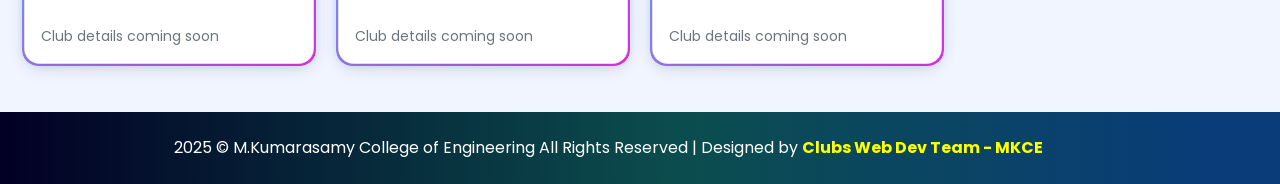
==== commit 514983d7: "Add IBM Z Explore community to directory" ====
--- a/index.html
+++ b/index.html
@@ -855,6 +855,20 @@
                 <div class="card-body d-flex flex-column">
                   <h5 class="card-title mb-2 d-flex align-items-center"><i class="bi bi-globe2 me-2 text-danger"></i>Japanese Club</h5>
                   <p class="card-text small text-muted flex-grow-1">Explore Japanese language, culture and traditions through shared learning.</p>
+                  <span class="small text-muted mt-1">Club details coming soon</span>
+                </div>
+              </div>
+            </div>
+            <!-- IBM Z Explore Student Community -->
+            <div class="col-6 col-md-4 col-lg-3">
+              <div class="club-card card" aria-label="IBM Z Explore Student Community">
+                <div class="club-card-img-wrapper position-relative">
+                  <img src="images/ibm-z-explore-logo.svg" class="card-img-top" alt="IBM Z Explore Student Community logo">
+                  <span class="badge bg-primary position-absolute top-0 end-0 m-2">IBM Z</span>
+                </div>
+                <div class="card-body d-flex flex-column">
+                  <h5 class="card-title mb-2 d-flex align-items-center"><i class="bi bi-cpu-fill me-2 text-primary"></i>IBM Z Explore Student Community</h5>
+                  <p class="card-text small text-muted flex-grow-1">Discover enterprise computing and explore IBM Z technologies with fellow students.</p>
                   <span class="small text-muted mt-1">Club details coming soon</span>
                 </div>
               </div>
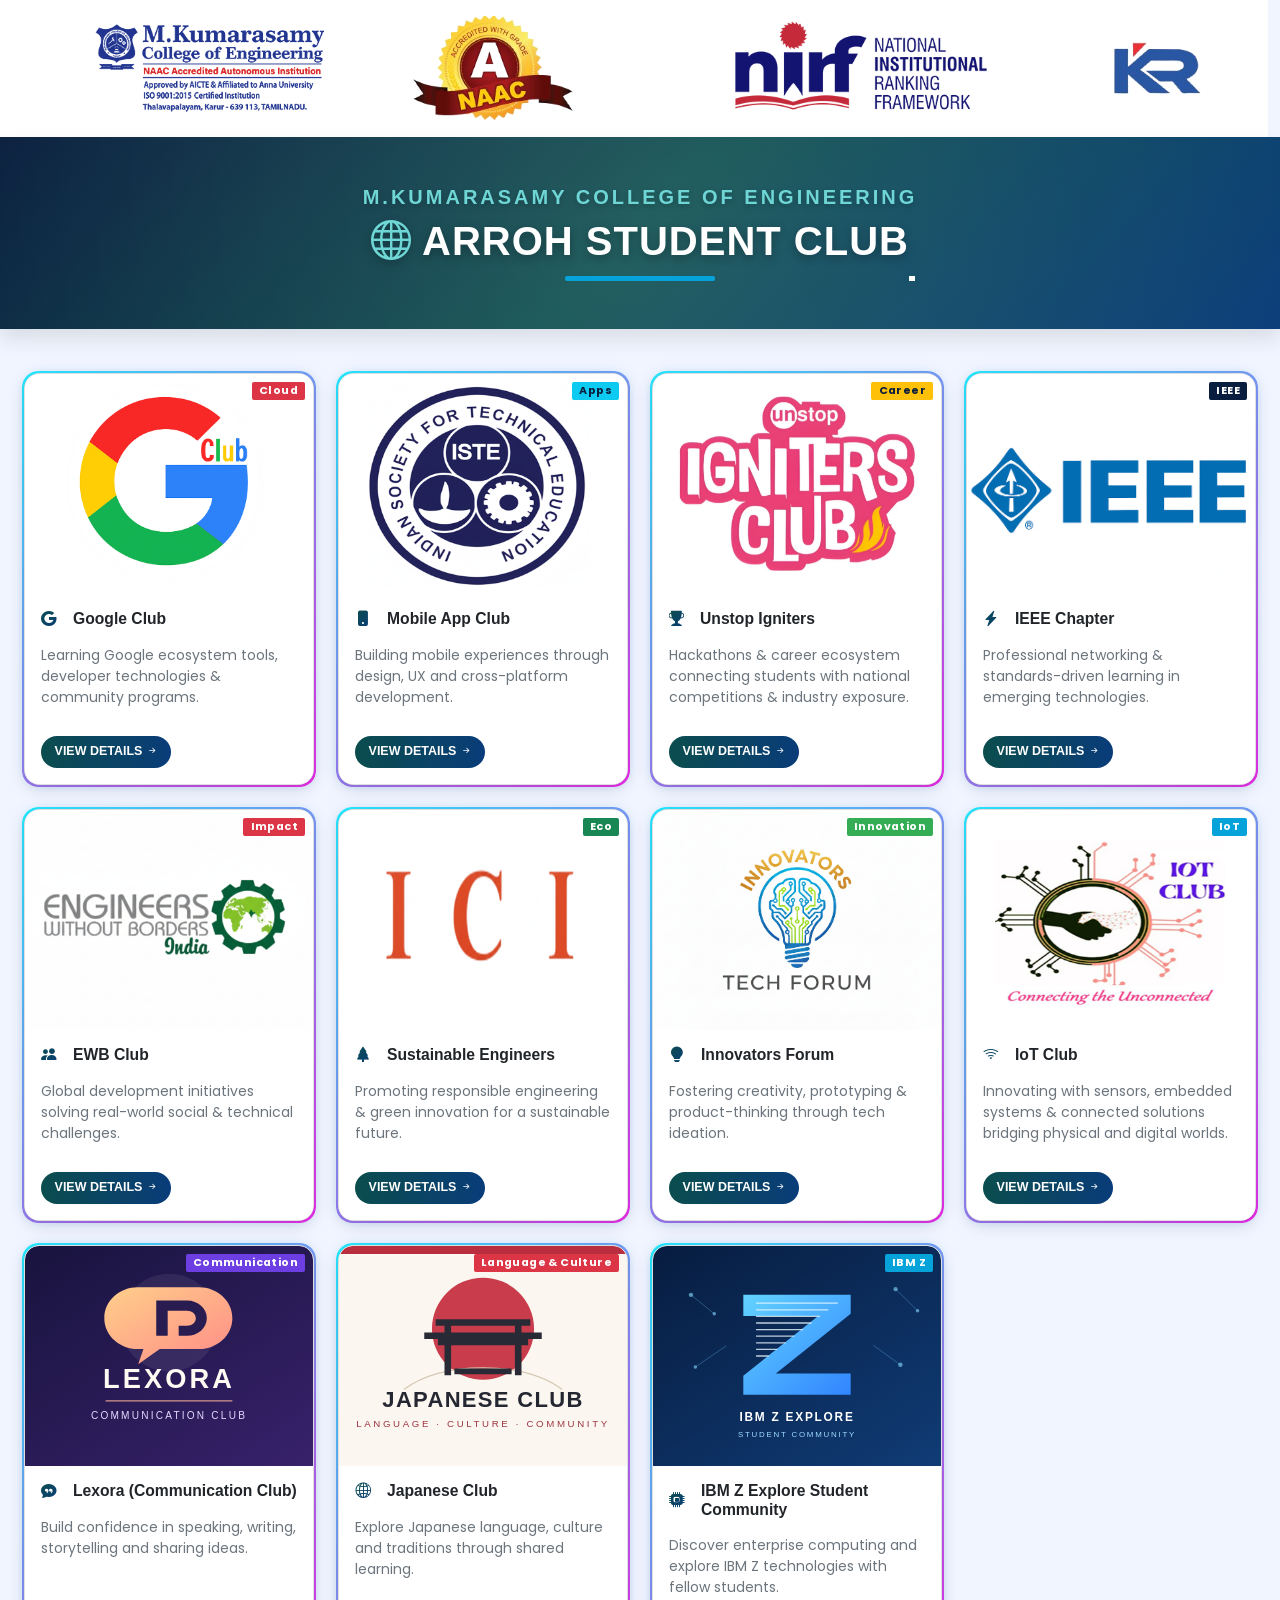
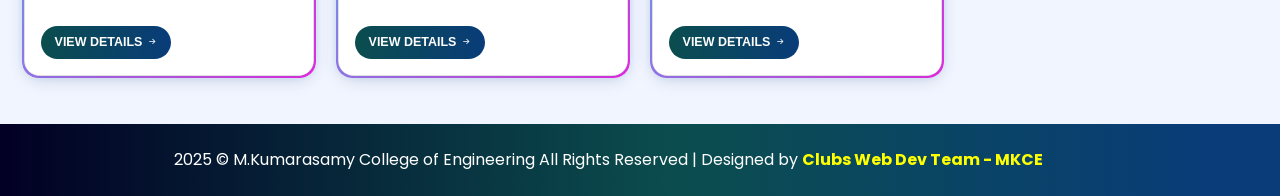
==== commit b9f4924b: "Add detail pages for new clubs" ====
--- a/index.html
+++ b/index.html
@@ -833,7 +833,7 @@
             </div>
             <!-- Lexora Communication Club -->
             <div class="col-6 col-md-4 col-lg-3">
-              <div class="club-card card" aria-label="Lexora Communication Club">
+              <a href="lexora.html" class="club-card card text-decoration-none" aria-label="Lexora Communication Club page">
                 <div class="club-card-img-wrapper position-relative">
                   <img src="images/lexora-communication-logo.svg" class="card-img-top" alt="Lexora Communication Club logo">
                   <span class="badge position-absolute top-0 end-0 m-2" style="background:#6d3fe3;">Communication</span>
@@ -841,13 +841,13 @@
                 <div class="card-body d-flex flex-column">
                   <h5 class="card-title mb-2 d-flex align-items-center"><i class="bi bi-chat-quote-fill me-2" style="color:#6d3fe3;"></i>Lexora (Communication Club)</h5>
                   <p class="card-text small text-muted flex-grow-1">Build confidence in speaking, writing, storytelling and sharing ideas.</p>
-                  <span class="small text-muted mt-1">Club details coming soon</span>
-                </div>
-              </div>
+                  <span class="btn btn-sm btn-primary align-self-start mt-1">View Details <i class="bi bi-arrow-right-short"></i></span>
+                </div>
+              </a>
             </div>
             <!-- Japanese Club -->
             <div class="col-6 col-md-4 col-lg-3">
-              <div class="club-card card" aria-label="Japanese Club">
+              <a href="japanese_club.html" class="club-card card text-decoration-none" aria-label="Japanese Club page">
                 <div class="club-card-img-wrapper position-relative">
                   <img src="images/japanese-club-logo.svg" class="card-img-top" alt="Japanese Club logo">
                   <span class="badge bg-danger position-absolute top-0 end-0 m-2">Language &amp; Culture</span>
@@ -855,13 +855,13 @@
                 <div class="card-body d-flex flex-column">
                   <h5 class="card-title mb-2 d-flex align-items-center"><i class="bi bi-globe2 me-2 text-danger"></i>Japanese Club</h5>
                   <p class="card-text small text-muted flex-grow-1">Explore Japanese language, culture and traditions through shared learning.</p>
-                  <span class="small text-muted mt-1">Club details coming soon</span>
-                </div>
-              </div>
+                  <span class="btn btn-sm btn-primary align-self-start mt-1">View Details <i class="bi bi-arrow-right-short"></i></span>
+                </div>
+              </a>
             </div>
             <!-- IBM Z Explore Student Community -->
             <div class="col-6 col-md-4 col-lg-3">
-              <div class="club-card card" aria-label="IBM Z Explore Student Community">
+              <a href="ibm_z_explore.html" class="club-card card text-decoration-none" aria-label="IBM Z Explore Student Community page">
                 <div class="club-card-img-wrapper position-relative">
                   <img src="images/ibm-z-explore-logo.svg" class="card-img-top" alt="IBM Z Explore Student Community logo">
                   <span class="badge bg-primary position-absolute top-0 end-0 m-2">IBM Z</span>
@@ -869,9 +869,9 @@
                 <div class="card-body d-flex flex-column">
                   <h5 class="card-title mb-2 d-flex align-items-center"><i class="bi bi-cpu-fill me-2 text-primary"></i>IBM Z Explore Student Community</h5>
                   <p class="card-text small text-muted flex-grow-1">Discover enterprise computing and explore IBM Z technologies with fellow students.</p>
-                  <span class="small text-muted mt-1">Club details coming soon</span>
-                </div>
-              </div>
+                  <span class="btn btn-sm btn-primary align-self-start mt-1">View Details <i class="bi bi-arrow-right-short"></i></span>
+                </div>
+              </a>
             </div>
            
            
